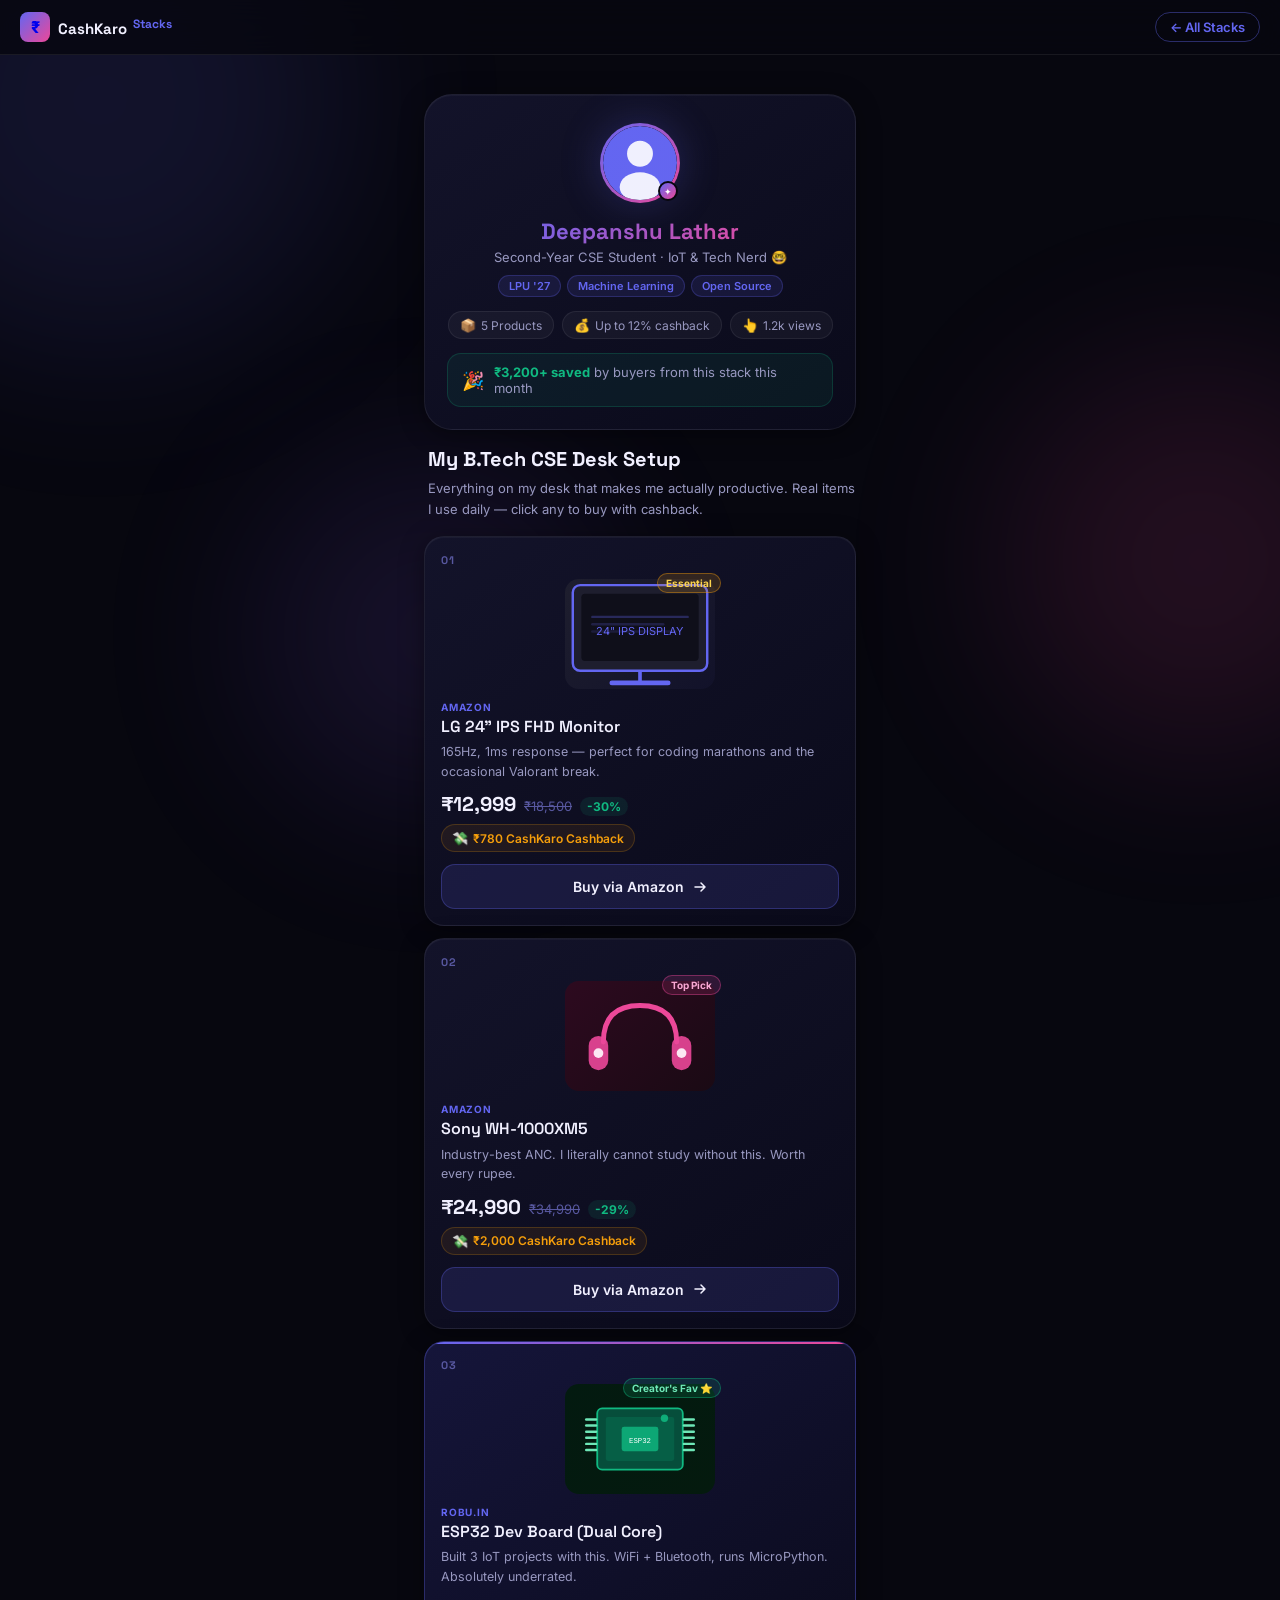
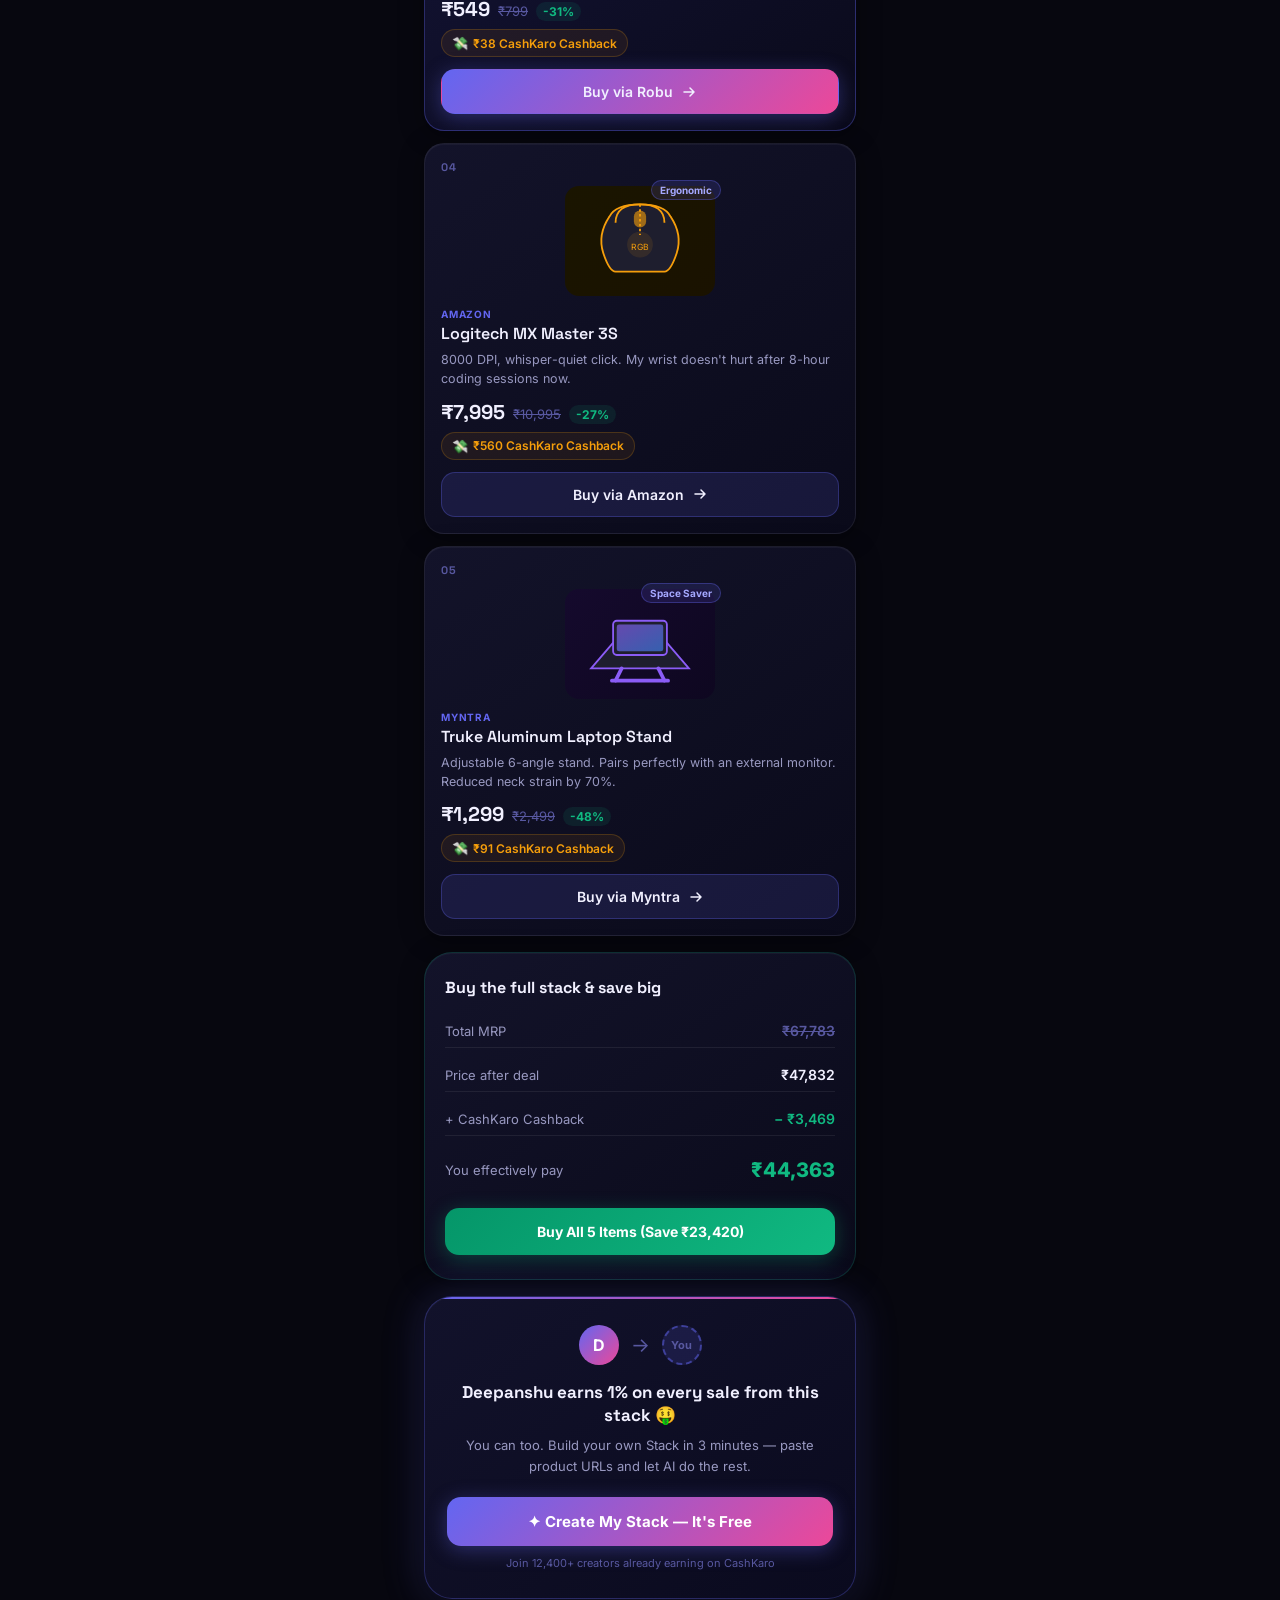
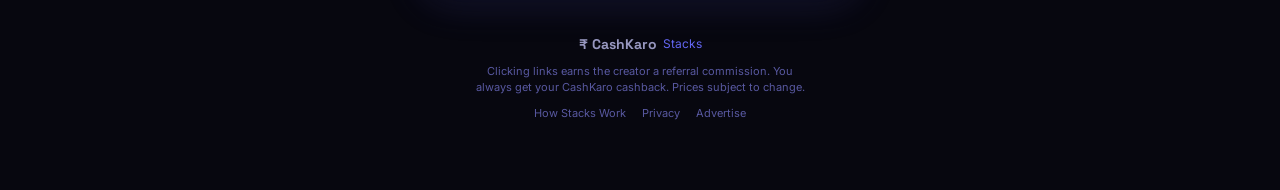
==== stack.html @ 37dce81c "Initial commit: CK Stacks prototype with landing page and stack demo" ====
<!DOCTYPE html>
<html lang="en">
<head>
  <meta charset="UTF-8" />
  <meta name="viewport" content="width=device-width, initial-scale=1.0" />
  <title>Deepanshu's CSE Desk Setup | CK Stacks</title>
  <meta name="description" content="My curated B.Tech CSE desk setup — all with CashKaro cashback. Saved ₹3,200 on this list!" />
  <link rel="preconnect" href="https://fonts.googleapis.com" />
  <link rel="preconnect" href="https://fonts.gstatic.com" crossorigin />
  <link href="https://fonts.googleapis.com/css2?family=Inter:wght@300;400;500;600;700;800;900&family=Space+Grotesk:wght@400;500;600;700&display=swap" rel="stylesheet" />
  <link rel="stylesheet" href="style.css" />
</head>
<body>

  <!-- Ambient background blobs -->
  <div class="bg-blob blob-1"></div>
  <div class="bg-blob blob-2"></div>
  <div class="bg-blob blob-3"></div>

  <!-- Top CashKaro branding bar -->
  <header class="ck-header">
    <a href="/" style="text-decoration:none" class="ck-logo">
      <div class="ck-logo-icon">₹</div>
      <span class="ck-logo-text">CashKaro <span class="ck-logo-badge">Stacks</span></span>
    </a>
    <a href="/" class="ck-header-cta">← All Stacks</a>
  </header>

  <main class="stack-container">

    <!-- Creator Profile Card -->
    <section class="creator-card" id="creator-profile">
      <div class="creator-avatar-wrapper">
        <div class="creator-avatar">
          <svg viewBox="0 0 80 80" fill="none" xmlns="http://www.w3.org/2000/svg">
            <circle cx="40" cy="40" r="40" fill="url(#grad1)"/>
            <circle cx="40" cy="30" r="14" fill="rgba(255,255,255,0.9)"/>
            <ellipse cx="40" cy="66" rx="22" ry="16" fill="rgba(255,255,255,0.9)"/>
            <defs>
              <linearGradient id="grad1" x1="0" y1="0" x2="80" y2="80">
                <stop offset="0%" stop-color="#6366f1"/>
                <stop offset="100%" stop-color="#ec4899"/>
              </linearGradient>
            </defs>
          </svg>
        </div>
        <div class="creator-verified-badge">✦</div>
      </div>

      <div class="creator-info">
        <h1 class="creator-name">Deepanshu Lathar</h1>
        <p class="creator-title">Second-Year CSE Student · IoT & Tech Nerd 🤓</p>
        <div class="creator-tags">
          <span class="tag">LPU '27</span>
          <span class="tag">Machine Learning</span>
          <span class="tag">Open Source</span>
        </div>
      </div>

      <div class="stack-meta">
        <div class="meta-pill">
          <span class="meta-icon">📦</span>
          <span>5 Products</span>
        </div>
        <div class="meta-pill">
          <span class="meta-icon">💰</span>
          <span>Up to 12% cashback</span>
        </div>
        <div class="meta-pill">
          <span class="meta-icon">👆</span>
          <span>1.2k views</span>
        </div>
      </div>

      <div class="savings-banner">
        <div class="savings-icon">🎉</div>
        <div class="savings-text">
          <strong>₹3,200+ saved</strong> by buyers from this stack this month
        </div>
      </div>
    </section>

    <!-- Stack Title -->
    <div class="stack-title-block">
      <h2 class="stack-title">My B.Tech CSE Desk Setup</h2>
      <p class="stack-subtitle">Everything on my desk that makes me actually productive. Real items I use daily — click any to buy with cashback.</p>
    </div>

    <!-- Product Cards -->
    <section class="products-list" id="products">

      <!-- Product 1 -->
      <article class="product-card" id="product-monitor">
        <div class="product-rank">01</div>
        <div class="product-image-wrap">
          <div class="product-image monitor-img">
            <svg viewBox="0 0 120 90" xmlns="http://www.w3.org/2000/svg">
              <rect x="5" y="5" width="110" height="70" rx="6" fill="#1e1e2e" stroke="#6366f1" stroke-width="2"/>
              <rect x="12" y="12" width="96" height="55" rx="3" fill="#0f0f1a"/>
              <line x1="60" y1="75" x2="60" y2="85" stroke="#6366f1" stroke-width="3"/>
              <rect x="35" y="83" width="50" height="4" rx="2" fill="#6366f1"/>
              <text x="60" y="46" text-anchor="middle" fill="#6366f1" font-size="9" font-family="Inter">24" IPS DISPLAY</text>
              <rect x="20" y="30" width="80" height="2" rx="1" fill="#6366f1" opacity="0.3"/>
              <rect x="20" y="36" width="60" height="2" rx="1" fill="#6366f1" opacity="0.2"/>
              <rect x="20" y="42" width="70" height="2" rx="1" fill="#6366f1" opacity="0.15"/>
            </svg>
          </div>
          <div class="product-badge essential">Essential</div>
        </div>
        <div class="product-info">
          <div class="product-store">Amazon</div>
          <h3 class="product-name">LG 24" IPS FHD Monitor</h3>
          <p class="product-desc">165Hz, 1ms response — perfect for coding marathons and the occasional Valorant break.</p>
          <div class="product-pricing">
            <div class="pricing-row">
              <span class="price-current">₹12,999</span>
              <span class="price-original">₹18,500</span>
              <span class="price-discount">-30%</span>
            </div>
            <div class="cashback-chip">
              <span class="cashback-icon">💸</span>
              <span>₹780 CashKaro Cashback</span>
            </div>
          </div>
        </div>
        <a href="#" class="buy-btn" id="buy-monitor">
          <span>Buy via Amazon</span>
          <svg width="16" height="16" viewBox="0 0 16 16" fill="none"><path d="M3 8h10M9 4l4 4-4 4" stroke="currentColor" stroke-width="1.5" stroke-linecap="round" stroke-linejoin="round"/></svg>
        </a>
      </article>

      <!-- Product 2 -->
      <article class="product-card" id="product-headphones">
        <div class="product-rank">02</div>
        <div class="product-image-wrap">
          <div class="product-image headphones-img">
            <svg viewBox="0 0 120 90" xmlns="http://www.w3.org/2000/svg">
              <path d="M30 50 Q30 20 60 20 Q90 20 90 50" fill="none" stroke="#ec4899" stroke-width="4" stroke-linecap="round"/>
              <rect x="18" y="45" width="16" height="28" rx="8" fill="#ec4899" opacity="0.9"/>
              <rect x="86" y="45" width="16" height="28" rx="8" fill="#ec4899" opacity="0.9"/>
              <circle cx="26" cy="59" r="4" fill="#fce7f3"/>
              <circle cx="94" cy="59" r="4" fill="#fce7f3"/>
            </svg>
          </div>
          <div class="product-badge top-pick">Top Pick</div>
        </div>
        <div class="product-info">
          <div class="product-store">Amazon</div>
          <h3 class="product-name">Sony WH-1000XM5</h3>
          <p class="product-desc">Industry-best ANC. I literally cannot study without this. Worth every rupee.</p>
          <div class="product-pricing">
            <div class="pricing-row">
              <span class="price-current">₹24,990</span>
              <span class="price-original">₹34,990</span>
              <span class="price-discount">-29%</span>
            </div>
            <div class="cashback-chip">
              <span class="cashback-icon">💸</span>
              <span>₹2,000 CashKaro Cashback</span>
            </div>
          </div>
        </div>
        <a href="#" class="buy-btn" id="buy-headphones">
          <span>Buy via Amazon</span>
          <svg width="16" height="16" viewBox="0 0 16 16" fill="none"><path d="M3 8h10M9 4l4 4-4 4" stroke="currentColor" stroke-width="1.5" stroke-linecap="round" stroke-linejoin="round"/></svg>
        </a>
      </article>

      <!-- Product 3 -->
      <article class="product-card featured" id="product-esp32">
        <div class="product-rank">03</div>
        <div class="featured-glow"></div>
        <div class="product-image-wrap">
          <div class="product-image esp32-img">
            <svg viewBox="0 0 120 90" xmlns="http://www.w3.org/2000/svg">
              <rect x="25" y="20" width="70" height="50" rx="4" fill="#064e3b" stroke="#10b981" stroke-width="1.5"/>
              <rect x="32" y="27" width="56" height="36" rx="2" fill="#065f46"/>
              <!-- chip -->
              <rect x="45" y="35" width="30" height="20" rx="2" fill="#10b981" opacity="0.8"/>
              <text x="60" y="48" text-anchor="middle" fill="white" font-size="6" font-family="monospace">ESP32</text>
              <!-- pins left -->
              <rect x="15" y="28" width="10" height="2" rx="1" fill="#6ee7b7"/>
              <rect x="15" y="33" width="10" height="2" rx="1" fill="#6ee7b7"/>
              <rect x="15" y="38" width="10" height="2" rx="1" fill="#6ee7b7"/>
              <rect x="15" y="43" width="10" height="2" rx="1" fill="#6ee7b7"/>
              <rect x="15" y="48" width="10" height="2" rx="1" fill="#6ee7b7"/>
              <rect x="15" y="53" width="10" height="2" rx="1" fill="#6ee7b7"/>
              <!-- pins right -->
              <rect x="95" y="28" width="10" height="2" rx="1" fill="#6ee7b7"/>
              <rect x="95" y="33" width="10" height="2" rx="1" fill="#6ee7b7"/>
              <rect x="95" y="38" width="10" height="2" rx="1" fill="#6ee7b7"/>
              <rect x="95" y="43" width="10" height="2" rx="1" fill="#6ee7b7"/>
              <rect x="95" y="48" width="10" height="2" rx="1" fill="#6ee7b7"/>
              <rect x="95" y="53" width="10" height="2" rx="1" fill="#6ee7b7"/>
              <!-- LED -->
              <circle cx="80" cy="28" r="3" fill="#10b981" opacity="0.9">
                <animate attributeName="opacity" values="0.9;0.2;0.9" dur="1.5s" repeatCount="indefinite"/>
              </circle>
            </svg>
          </div>
          <div class="product-badge creator-fav">Creator's Fav ⭐</div>
        </div>
        <div class="product-info">
          <div class="product-store">Robu.in</div>
          <h3 class="product-name">ESP32 Dev Board (Dual Core)</h3>
          <p class="product-desc">Built 3 IoT projects with this. WiFi + Bluetooth, runs MicroPython. Absolutely underrated.</p>
          <div class="product-pricing">
            <div class="pricing-row">
              <span class="price-current">₹549</span>
              <span class="price-original">₹799</span>
              <span class="price-discount">-31%</span>
            </div>
            <div class="cashback-chip">
              <span class="cashback-icon">💸</span>
              <span>₹38 CashKaro Cashback</span>
            </div>
          </div>
        </div>
        <a href="#" class="buy-btn featured-btn" id="buy-esp32">
          <span>Buy via Robu</span>
          <svg width="16" height="16" viewBox="0 0 16 16" fill="none"><path d="M3 8h10M9 4l4 4-4 4" stroke="currentColor" stroke-width="1.5" stroke-linecap="round" stroke-linejoin="round"/></svg>
        </a>
      </article>

      <!-- Product 4 -->
      <article class="product-card" id="product-mouse">
        <div class="product-rank">04</div>
        <div class="product-image-wrap">
          <div class="product-image mouse-img">
            <svg viewBox="0 0 120 90" xmlns="http://www.w3.org/2000/svg">
              <path d="M40 70 Q35 70 30 55 Q25 40 35 25 Q40 15 60 15 Q80 15 85 25 Q95 40 90 55 Q85 70 80 70 Z" fill="#1e1e2e" stroke="#f59e0b" stroke-width="1.5"/>
              <path d="M40 30 Q40 15 60 15" fill="none" stroke="#f59e0b" stroke-width="1.5"/>
              <path d="M60 15 Q80 15 80 30" fill="none" stroke="#f59e0b" stroke-width="1.5"/>
              <line x1="60" y1="15" x2="60" y2="40" stroke="#f59e0b" stroke-width="1.5" stroke-dasharray="2,2"/>
              <rect x="55" y="20" width="10" height="14" rx="5" fill="#f59e0b" opacity="0.6"/>
              <circle cx="60" cy="48" r="10" fill="#f59e0b" opacity="0.1" stroke="#f59e0b" stroke-width="1"/>
              <text x="60" y="52" text-anchor="middle" fill="#f59e0b" font-size="7" font-family="Inter">RGB</text>
            </svg>
          </div>
          <div class="product-badge">Ergonomic</div>
        </div>
        <div class="product-info">
          <div class="product-store">Amazon</div>
          <h3 class="product-name">Logitech MX Master 3S</h3>
          <p class="product-desc">8000 DPI, whisper-quiet click. My wrist doesn't hurt after 8-hour coding sessions now.</p>
          <div class="product-pricing">
            <div class="pricing-row">
              <span class="price-current">₹7,995</span>
              <span class="price-original">₹10,995</span>
              <span class="price-discount">-27%</span>
            </div>
            <div class="cashback-chip">
              <span class="cashback-icon">💸</span>
              <span>₹560 CashKaro Cashback</span>
            </div>
          </div>
        </div>
        <a href="#" class="buy-btn" id="buy-mouse">
          <span>Buy via Amazon</span>
          <svg width="16" height="16" viewBox="0 0 16 16" fill="none"><path d="M3 8h10M9 4l4 4-4 4" stroke="currentColor" stroke-width="1.5" stroke-linecap="round" stroke-linejoin="round"/></svg>
        </a>
      </article>

      <!-- Product 5 -->
      <article class="product-card" id="product-laptop-stand">
        <div class="product-rank">05</div>
        <div class="product-image-wrap">
          <div class="product-image stand-img">
            <svg viewBox="0 0 120 90" xmlns="http://www.w3.org/2000/svg">
              <!-- Laptop sitting on stand -->
              <path d="M20 65 L50 30 L70 30 L100 65 Z" fill="#1e1e2e" stroke="#8b5cf6" stroke-width="1.5"/>
              <rect x="38" y="26" width="44" height="28" rx="3" fill="#1e1e2e" stroke="#8b5cf6" stroke-width="1.5"/>
              <rect x="41" y="29" width="38" height="22" rx="2" fill="#2d2d44"/>
              <!-- glow on screen -->
              <rect x="41" y="29" width="38" height="22" rx="2" fill="url(#screenGrad)" opacity="0.6"/>
              <!-- base legs -->
              <line x1="45" y1="65" x2="40" y2="75" stroke="#8b5cf6" stroke-width="3" stroke-linecap="round"/>
              <line x1="75" y1="65" x2="80" y2="75" stroke="#8b5cf6" stroke-width="3" stroke-linecap="round"/>
              <line x1="37" y1="75" x2="83" y2="75" stroke="#8b5cf6" stroke-width="3" stroke-linecap="round"/>
              <defs>
                <linearGradient id="screenGrad" x1="0" y1="0" x2="1" y2="1">
                  <stop offset="0%" stop-color="#8b5cf6"/>
                  <stop offset="100%" stop-color="#3b82f6"/>
                </linearGradient>
              </defs>
            </svg>
          </div>
          <div class="product-badge">Space Saver</div>
        </div>
        <div class="product-info">
          <div class="product-store">Myntra</div>
          <h3 class="product-name">Truke Aluminum Laptop Stand</h3>
          <p class="product-desc">Adjustable 6-angle stand. Pairs perfectly with an external monitor. Reduced neck strain by 70%.</p>
          <div class="product-pricing">
            <div class="pricing-row">
              <span class="price-current">₹1,299</span>
              <span class="price-original">₹2,499</span>
              <span class="price-discount">-48%</span>
            </div>
            <div class="cashback-chip">
              <span class="cashback-icon">💸</span>
              <span>₹91 CashKaro Cashback</span>
            </div>
          </div>
        </div>
        <a href="#" class="buy-btn" id="buy-stand">
          <span>Buy via Myntra</span>
          <svg width="16" height="16" viewBox="0 0 16 16" fill="none"><path d="M3 8h10M9 4l4 4-4 4" stroke="currentColor" stroke-width="1.5" stroke-linecap="round" stroke-linejoin="round"/></svg>
        </a>
      </article>

    </section>

    <!-- Total Savings Summary -->
    <section class="savings-summary" id="savings-summary">
      <div class="savings-card">
        <div class="savings-header">Buy the full stack &amp; save big</div>
        <div class="savings-grid">
          <div class="savings-item">
            <span class="savings-label">Total MRP</span>
            <span class="savings-value strikethrough">₹67,783</span>
          </div>
          <div class="savings-item">
            <span class="savings-label">Price after deal</span>
            <span class="savings-value">₹47,832</span>
          </div>
          <div class="savings-item highlight">
            <span class="savings-label">+ CashKaro Cashback</span>
            <span class="savings-value green">− ₹3,469</span>
          </div>
          <div class="savings-item total">
            <span class="savings-label">You effectively pay</span>
            <span class="savings-value big-green">₹44,363</span>
          </div>
        </div>
        <a href="#" class="full-stack-btn" id="buy-all">
          Buy All 5 Items (Save ₹23,420)
        </a>
      </div>
    </section>

    <!-- Kickback & Viral Loop CTA -->
    <section class="creator-cta-section" id="create-your-stack">
      <div class="cta-card">
        <div class="cta-icon-row">
          <div class="cta-avatar">D</div>
          <div class="cta-chain">→</div>
          <div class="cta-avatar you">You</div>
        </div>
        <h3 class="cta-title">Deepanshu earns 1% on every sale from this stack 🤑</h3>
        <p class="cta-body">You can too. Build your own Stack in 3 minutes — paste product URLs and let AI do the rest.</p>
        <a href="#" class="cta-btn" id="create-stack-btn">
          ✦ Create My Stack — It's Free
        </a>
        <p class="cta-footnote">Join 12,400+ creators already earning on CashKaro</p>
      </div>
    </section>

    <!-- Footer -->
    <footer class="stack-footer">
      <div class="footer-logo">
        <span class="footer-ck">₹ CashKaro</span>
        <span class="footer-stacks">Stacks</span>
      </div>
      <p class="footer-disclaimer">Clicking links earns the creator a referral commission. You always get your CashKaro cashback. Prices subject to change.</p>
      <div class="footer-links">
        <a href="/">How Stacks Work</a>
        <a href="/">Privacy</a>
        <a href="/">Advertise</a>
      </div>
    </footer>

  </main>

  <!-- Toast notification -->
  <div class="toast" id="toast">
    <span class="toast-icon">✅</span>
    <span class="toast-msg">Opening with your cashback link!</span>
  </div>

  <script src="app.js"></script>
</body>
</html>
---- style.css ----
/* =========================================
   CK STACKS — Design System & Styles
   Mobile-first, premium dark aesthetic
   ========================================= */

:root {
  --bg-base: #07070f;
  --bg-surface: #0f0f1e;
  --bg-card: #13132a;
  --bg-card-hover: #1a1a36;
  --border: rgba(255,255,255,0.07);
  --border-hover: rgba(99,102,241,0.4);

  --accent-purple: #6366f1;
  --accent-pink: #ec4899;
  --accent-emerald: #10b981;
  --accent-amber: #f59e0b;
  --accent-violet: #8b5cf6;

  --text-primary: #f1f0ff;
  --text-secondary: #9898c0;
  --text-muted: #5858a0;

  --gradient-main: linear-gradient(135deg, #6366f1 0%, #ec4899 100%);
  --gradient-card: linear-gradient(145deg, #13132a, #0a0a1a);
  --glow-purple: 0 0 40px rgba(99,102,241,0.25);
  --glow-pink: 0 0 40px rgba(236,72,153,0.2);

  --radius-sm: 8px;
  --radius-md: 14px;
  --radius-lg: 20px;
  --radius-xl: 28px;
  --radius-full: 9999px;

  --shadow-card: 0 4px 24px rgba(0,0,0,0.4), 0 1px 0 rgba(255,255,255,0.04) inset;
  --shadow-btn: 0 4px 20px rgba(99,102,241,0.35);

  --transition: 0.25s cubic-bezier(0.4, 0, 0.2, 1);
}

*, *::before, *::after { box-sizing: border-box; margin: 0; padding: 0; }

html { scroll-behavior: smooth; }

body {
  font-family: 'Inter', -apple-system, sans-serif;
  background: var(--bg-base);
  color: var(--text-primary);
  min-height: 100vh;
  overflow-x: hidden;
  position: relative;
}

/* ── Ambient Background Blobs ── */
.bg-blob {
  position: fixed;
  border-radius: 50%;
  filter: blur(90px);
  opacity: 0.12;
  pointer-events: none;
  z-index: 0;
}
.blob-1 {
  width: 500px; height: 500px;
  background: var(--accent-purple);
  top: -150px; left: -150px;
  animation: blobFloat1 12s ease-in-out infinite alternate;
}
.blob-2 {
  width: 400px; height: 400px;
  background: var(--accent-pink);
  top: 40%; right: -120px;
  animation: blobFloat2 15s ease-in-out infinite alternate;
}
.blob-3 {
  width: 350px; height: 350px;
  background: var(--accent-violet);
  bottom: 10%; left: 20%;
  animation: blobFloat3 10s ease-in-out infinite alternate;
}
@keyframes blobFloat1 { from { transform: translate(0,0) scale(1); } to { transform: translate(40px, 60px) scale(1.1); } }
@keyframes blobFloat2 { from { transform: translate(0,0) scale(1); } to { transform: translate(-30px, 50px) scale(1.08); } }
@keyframes blobFloat3 { from { transform: translate(0,0) scale(1); } to { transform: translate(20px, -40px) scale(1.05); } }

/* ── Header ── */
.ck-header {
  position: fixed;
  top: 0; left: 0; right: 0;
  z-index: 100;
  display: flex;
  align-items: center;
  justify-content: space-between;
  padding: 12px 20px;
  background: rgba(7, 7, 15, 0.8);
  backdrop-filter: blur(20px);
  -webkit-backdrop-filter: blur(20px);
  border-bottom: 1px solid var(--border);
}

.ck-logo {
  display: flex;
  align-items: center;
  gap: 8px;
}
.ck-logo-icon {
  width: 30px; height: 30px;
  background: var(--gradient-main);
  border-radius: 8px;
  display: flex;
  align-items: center;
  justify-content: center;
  font-weight: 800;
  font-size: 16px;
}
.ck-logo-text {
  font-family: 'Space Grotesk', sans-serif;
  font-weight: 700;
  font-size: 15px;
  color: var(--text-primary);
}
.ck-logo-badge {
  color: var(--accent-purple);
  font-size: 12px;
  margin-left: 2px;
  vertical-align: super;
}
.ck-header-cta {
  font-size: 13px;
  font-weight: 600;
  color: var(--accent-purple);
  text-decoration: none;
  padding: 6px 14px;
  border: 1px solid rgba(99,102,241,0.4);
  border-radius: var(--radius-full);
  transition: var(--transition);
}
.ck-header-cta:hover {
  background: rgba(99,102,241,0.15);
  border-color: var(--accent-purple);
}

/* ── Main Container ── */
.stack-container {
  position: relative;
  z-index: 1;
  max-width: 480px;
  margin: 0 auto;
  padding: 84px 16px 48px;
  display: flex;
  flex-direction: column;
  gap: 16px;
}

/* ── Creator Card ── */
.creator-card {
  background: var(--gradient-card);
  border: 1px solid var(--border);
  border-radius: var(--radius-xl);
  padding: 28px 22px 22px;
  display: flex;
  flex-direction: column;
  align-items: center;
  gap: 14px;
  box-shadow: var(--shadow-card);
  animation: fadeInUp 0.6s ease both;
}

.creator-avatar-wrapper {
  position: relative;
}
.creator-avatar {
  width: 80px; height: 80px;
  border-radius: 50%;
  overflow: hidden;
  border: 3px solid transparent;
  background: linear-gradient(var(--bg-card), var(--bg-card)) padding-box,
              var(--gradient-main) border-box;
  box-shadow: var(--glow-purple);
}
.creator-avatar svg { width: 100%; height: 100%; }
.creator-verified-badge {
  position: absolute;
  bottom: 2px; right: 2px;
  width: 20px; height: 20px;
  background: var(--gradient-main);
  border-radius: 50%;
  display: flex;
  align-items: center;
  justify-content: center;
  font-size: 9px;
  border: 2px solid var(--bg-base);
  color: white;
}

.creator-info { text-align: center; }
.creator-name {
  font-family: 'Space Grotesk', sans-serif;
  font-size: 22px;
  font-weight: 700;
  background: var(--gradient-main);
  -webkit-background-clip: text;
  -webkit-text-fill-color: transparent;
  background-clip: text;
  margin-bottom: 4px;
}
.creator-title {
  font-size: 13px;
  color: var(--text-secondary);
  margin-bottom: 10px;
}
.creator-tags {
  display: flex;
  gap: 6px;
  flex-wrap: wrap;
  justify-content: center;
}
.tag {
  font-size: 11px;
  font-weight: 600;
  color: var(--accent-purple);
  background: rgba(99,102,241,0.12);
  border: 1px solid rgba(99,102,241,0.25);
  padding: 3px 10px;
  border-radius: var(--radius-full);
}

.stack-meta {
  display: flex;
  gap: 8px;
  flex-wrap: wrap;
  justify-content: center;
}
.meta-pill {
  display: flex;
  align-items: center;
  gap: 5px;
  font-size: 12px;
  color: var(--text-secondary);
  background: rgba(255,255,255,0.04);
  border: 1px solid var(--border);
  padding: 5px 11px;
  border-radius: var(--radius-full);
}
.meta-icon { font-size: 13px; }

.savings-banner {
  width: 100%;
  display: flex;
  align-items: center;
  gap: 10px;
  background: rgba(16,185,129,0.08);
  border: 1px solid rgba(16,185,129,0.2);
  border-radius: var(--radius-md);
  padding: 10px 14px;
}
.savings-icon { font-size: 18px; }
.savings-text {
  font-size: 13px;
  color: var(--text-secondary);
}
.savings-text strong { color: var(--accent-emerald); }

/* ── Stack Title ── */
.stack-title-block {
  padding-left: 4px;
  animation: fadeInUp 0.6s 0.1s ease both;
}
.stack-title {
  font-family: 'Space Grotesk', sans-serif;
  font-size: 20px;
  font-weight: 700;
  color: var(--text-primary);
  margin-bottom: 6px;
}
.stack-subtitle {
  font-size: 13px;
  color: var(--text-secondary);
  line-height: 1.6;
}

/* ── Products List ── */
.products-list {
  display: flex;
  flex-direction: column;
  gap: 12px;
}

/* ── Product Card ── */
.product-card {
  background: var(--gradient-card);
  border: 1px solid var(--border);
  border-radius: var(--radius-lg);
  padding: 16px;
  display: flex;
  flex-direction: column;
  gap: 12px;
  position: relative;
  overflow: hidden;
  box-shadow: var(--shadow-card);
  transition: var(--transition);
  animation: fadeInUp 0.6s ease both;
  cursor: default;
}
.product-card:hover {
  border-color: var(--border-hover);
  transform: translateY(-2px);
  box-shadow: var(--shadow-card), var(--glow-purple);
}
.product-card.featured {
  border-color: rgba(99,102,241,0.35);
  background: linear-gradient(145deg, #15153a, #0a0a1a);
}
.featured-glow {
  position: absolute;
  top: 0; left: 0; right: 0;
  height: 2px;
  background: var(--gradient-main);
  border-radius: var(--radius-lg) var(--radius-lg) 0 0;
}

.product-rank {
  font-family: 'Space Grotesk', sans-serif;
  font-size: 11px;
  font-weight: 700;
  color: var(--text-muted);
  letter-spacing: 0.5px;
}

.product-image-wrap {
  position: relative;
  align-self: center;
}
.product-image {
  width: 130px;
  height: 95px;
  border-radius: var(--radius-md);
  overflow: hidden;
  display: flex;
  align-items: center;
  justify-content: center;
}
.monitor-img    { background: linear-gradient(135deg, #1e1e2e, #12122a); }
.headphones-img { background: linear-gradient(135deg, #2d0a1f, #1a0a14); }
.esp32-img      { background: linear-gradient(135deg, #031a10, #041a0e); }
.mouse-img      { background: linear-gradient(135deg, #1a1500, #1a1200); }
.stand-img      { background: linear-gradient(135deg, #150a2d, #0e0720); }
.product-image svg { width: 100%; height: 100%; }

.product-badge {
  position: absolute;
  top: -6px; right: -6px;
  font-size: 10px;
  font-weight: 700;
  padding: 3px 8px;
  border-radius: var(--radius-full);
  background: rgba(99,102,241,0.15);
  border: 1px solid rgba(99,102,241,0.35);
  color: #a5a8ff;
  white-space: nowrap;
}
.product-badge.essential  { background: rgba(245,158,11,0.15); border-color: rgba(245,158,11,0.4); color: #fcd34d; }
.product-badge.top-pick   { background: rgba(236,72,153,0.15); border-color: rgba(236,72,153,0.4); color: #f9a8d4; }
.product-badge.creator-fav { background: rgba(16,185,129,0.15); border-color: rgba(16,185,129,0.4); color: #6ee7b7; }

.product-info { flex: 1; }
.product-store {
  font-size: 10px;
  font-weight: 700;
  color: var(--accent-purple);
  text-transform: uppercase;
  letter-spacing: 0.8px;
  margin-bottom: 4px;
}
.product-name {
  font-family: 'Space Grotesk', sans-serif;
  font-size: 16px;
  font-weight: 600;
  color: var(--text-primary);
  margin-bottom: 5px;
  line-height: 1.3;
}
.product-desc {
  font-size: 12.5px;
  color: var(--text-secondary);
  line-height: 1.55;
  margin-bottom: 10px;
}

.product-pricing {}
.pricing-row {
  display: flex;
  align-items: baseline;
  gap: 8px;
  margin-bottom: 7px;
}
.price-current {
  font-family: 'Space Grotesk', sans-serif;
  font-size: 20px;
  font-weight: 700;
  color: var(--text-primary);
}
.price-original {
  font-size: 13px;
  color: var(--text-muted);
  text-decoration: line-through;
}
.price-discount {
  font-size: 12px;
  font-weight: 700;
  color: var(--accent-emerald);
  background: rgba(16,185,129,0.1);
  padding: 2px 7px;
  border-radius: var(--radius-full);
}
.cashback-chip {
  display: inline-flex;
  align-items: center;
  gap: 5px;
  font-size: 12px;
  font-weight: 600;
  color: var(--accent-amber);
  background: rgba(245,158,11,0.08);
  border: 1px solid rgba(245,158,11,0.2);
  padding: 5px 10px;
  border-radius: var(--radius-full);
}
.cashback-icon { font-size: 13px; }

/* ── Buy Button ── */
.buy-btn {
  display: flex;
  align-items: center;
  justify-content: center;
  gap: 8px;
  width: 100%;
  padding: 13px;
  border-radius: var(--radius-md);
  font-size: 14px;
  font-weight: 600;
  text-decoration: none;
  color: var(--text-primary);
  background: rgba(99,102,241,0.15);
  border: 1px solid rgba(99,102,241,0.3);
  transition: var(--transition);
  cursor: pointer;
}
.buy-btn:hover {
  background: rgba(99,102,241,0.28);
  border-color: var(--accent-purple);
  box-shadow: var(--shadow-btn);
  transform: translateY(-1px);
}
.buy-btn.featured-btn {
  background: var(--gradient-main);
  border-color: transparent;
  box-shadow: var(--shadow-btn);
}
.buy-btn.featured-btn:hover {
  opacity: 0.9;
  transform: translateY(-2px);
  box-shadow: 0 6px 28px rgba(99,102,241,0.5);
}

/* ── Savings Summary ── */
.savings-summary {
  animation: fadeInUp 0.6s 0.3s ease both;
}
.savings-card {
  background: var(--gradient-card);
  border: 1px solid rgba(16,185,129,0.2);
  border-radius: var(--radius-xl);
  padding: 24px 20px;
  box-shadow: var(--shadow-card);
}
.savings-header {
  font-family: 'Space Grotesk', sans-serif;
  font-size: 16px;
  font-weight: 700;
  color: var(--text-primary);
  margin-bottom: 16px;
}
.savings-grid {
  display: flex;
  flex-direction: column;
  gap: 10px;
  margin-bottom: 18px;
}
.savings-item {
  display: flex;
  justify-content: space-between;
  align-items: center;
  padding: 8px 0;
  border-bottom: 1px solid var(--border);
}
.savings-item:last-child { border-bottom: none; }
.savings-item.total { padding-top: 12px; }
.savings-label { font-size: 13px; color: var(--text-secondary); }
.savings-value { font-size: 14px; font-weight: 600; color: var(--text-primary); }
.savings-value.strikethrough { text-decoration: line-through; color: var(--text-muted); }
.savings-value.green { color: var(--accent-emerald); }
.savings-value.big-green {
  font-size: 20px;
  font-weight: 800;
  color: var(--accent-emerald);
}

.full-stack-btn {
  display: block;
  width: 100%;
  text-align: center;
  padding: 15px;
  border-radius: var(--radius-md);
  font-size: 14px;
  font-weight: 700;
  color: white;
  background: linear-gradient(135deg, #059669, #10b981);
  text-decoration: none;
  transition: var(--transition);
  box-shadow: 0 4px 20px rgba(16,185,129,0.3);
}
.full-stack-btn:hover {
  transform: translateY(-2px);
  box-shadow: 0 8px 30px rgba(16,185,129,0.45);
}

/* ── Creator CTA ── */
.creator-cta-section {
  animation: fadeInUp 0.6s 0.4s ease both;
}
.cta-card {
  background: linear-gradient(145deg, #12122b, #0a0a1e);
  border: 1px solid rgba(99,102,241,0.3);
  border-radius: var(--radius-xl);
  padding: 28px 22px;
  text-align: center;
  position: relative;
  overflow: hidden;
  box-shadow: var(--shadow-card), var(--glow-purple);
}
.cta-card::before {
  content: '';
  position: absolute;
  top: 0; left: 0; right: 0;
  height: 2px;
  background: var(--gradient-main);
}
.cta-icon-row {
  display: flex;
  align-items: center;
  justify-content: center;
  gap: 12px;
  margin-bottom: 16px;
}
.cta-avatar {
  width: 40px; height: 40px;
  border-radius: 50%;
  background: var(--gradient-main);
  display: flex;
  align-items: center;
  justify-content: center;
  font-size: 16px;
  font-weight: 700;
  color: white;
}
.cta-avatar.you {
  background: rgba(99,102,241,0.15);
  border: 2px dashed rgba(99,102,241,0.5);
  color: var(--text-muted);
  font-size: 11px;
}
.cta-chain { font-size: 20px; color: var(--text-muted); }
.cta-title {
  font-family: 'Space Grotesk', sans-serif;
  font-size: 17px;
  font-weight: 700;
  color: var(--text-primary);
  margin-bottom: 8px;
  line-height: 1.35;
}
.cta-body {
  font-size: 13px;
  color: var(--text-secondary);
  line-height: 1.6;
  margin-bottom: 20px;
}
.cta-btn {
  display: block;
  width: 100%;
  padding: 15px;
  border-radius: var(--radius-md);
  font-size: 15px;
  font-weight: 700;
  color: white;
  background: var(--gradient-main);
  text-decoration: none;
  transition: var(--transition);
  box-shadow: var(--shadow-btn);
  margin-bottom: 10px;
}
.cta-btn:hover {
  transform: translateY(-2px);
  box-shadow: 0 8px 30px rgba(99,102,241,0.5);
  opacity: 0.95;
}
.cta-footnote {
  font-size: 11px;
  color: var(--text-muted);
}

/* ── Footer ── */
.stack-footer {
  text-align: center;
  padding: 20px 0 10px;
  display: flex;
  flex-direction: column;
  gap: 10px;
  animation: fadeInUp 0.6s 0.5s ease both;
}
.footer-logo {
  display: flex;
  align-items: center;
  justify-content: center;
  gap: 6px;
}
.footer-ck {
  font-family: 'Space Grotesk', sans-serif;
  font-weight: 700;
  font-size: 14px;
  color: var(--text-secondary);
}
.footer-stacks {
  font-size: 12px;
  color: var(--accent-purple);
}
.footer-disclaimer {
  font-size: 11px;
  color: var(--text-muted);
  line-height: 1.5;
  max-width: 340px;
  margin: 0 auto;
}
.footer-links {
  display: flex;
  gap: 16px;
  justify-content: center;
}
.footer-links a {
  font-size: 11px;
  color: var(--text-muted);
  text-decoration: none;
  transition: color var(--transition);
}
.footer-links a:hover { color: var(--text-secondary); }

/* ── Toast ── */
.toast {
  position: fixed;
  bottom: 24px;
  left: 50%;
  transform: translateX(-50%) translateY(80px);
  background: rgba(19, 19, 42, 0.95);
  backdrop-filter: blur(16px);
  border: 1px solid rgba(99,102,241,0.3);
  border-radius: var(--radius-full);
  padding: 12px 20px;
  display: flex;
  align-items: center;
  gap: 8px;
  font-size: 13px;
  font-weight: 500;
  color: var(--text-primary);
  z-index: 999;
  transition: transform 0.4s cubic-bezier(0.34, 1.56, 0.64, 1);
  opacity: 0;
  box-shadow: 0 8px 32px rgba(0,0,0,0.5);
}
.toast.show {
  transform: translateX(-50%) translateY(0);
  opacity: 1;
}
.toast-icon { font-size: 16px; }

/* ── Animations ── */
@keyframes fadeInUp {
  from { opacity: 0; transform: translateY(20px); }
  to   { opacity: 1; transform: translateY(0); }
}

/* Stagger product cards */
.product-card:nth-child(1) { animation-delay: 0.15s; }
.product-card:nth-child(2) { animation-delay: 0.22s; }
.product-card:nth-child(3) { animation-delay: 0.29s; }
.product-card:nth-child(4) { animation-delay: 0.36s; }
.product-card:nth-child(5) { animation-delay: 0.43s; }

/* ── Responsive ── */
@media (min-width: 520px) {
  .stack-container { padding: 94px 24px 60px; }
  .product-image { width: 150px; height: 110px; }
}

/* Scrollbar */
::-webkit-scrollbar { width: 4px; }
::-webkit-scrollbar-track { background: var(--bg-base); }
::-webkit-scrollbar-thumb { background: rgba(99,102,241,0.3); border-radius: 4px; }
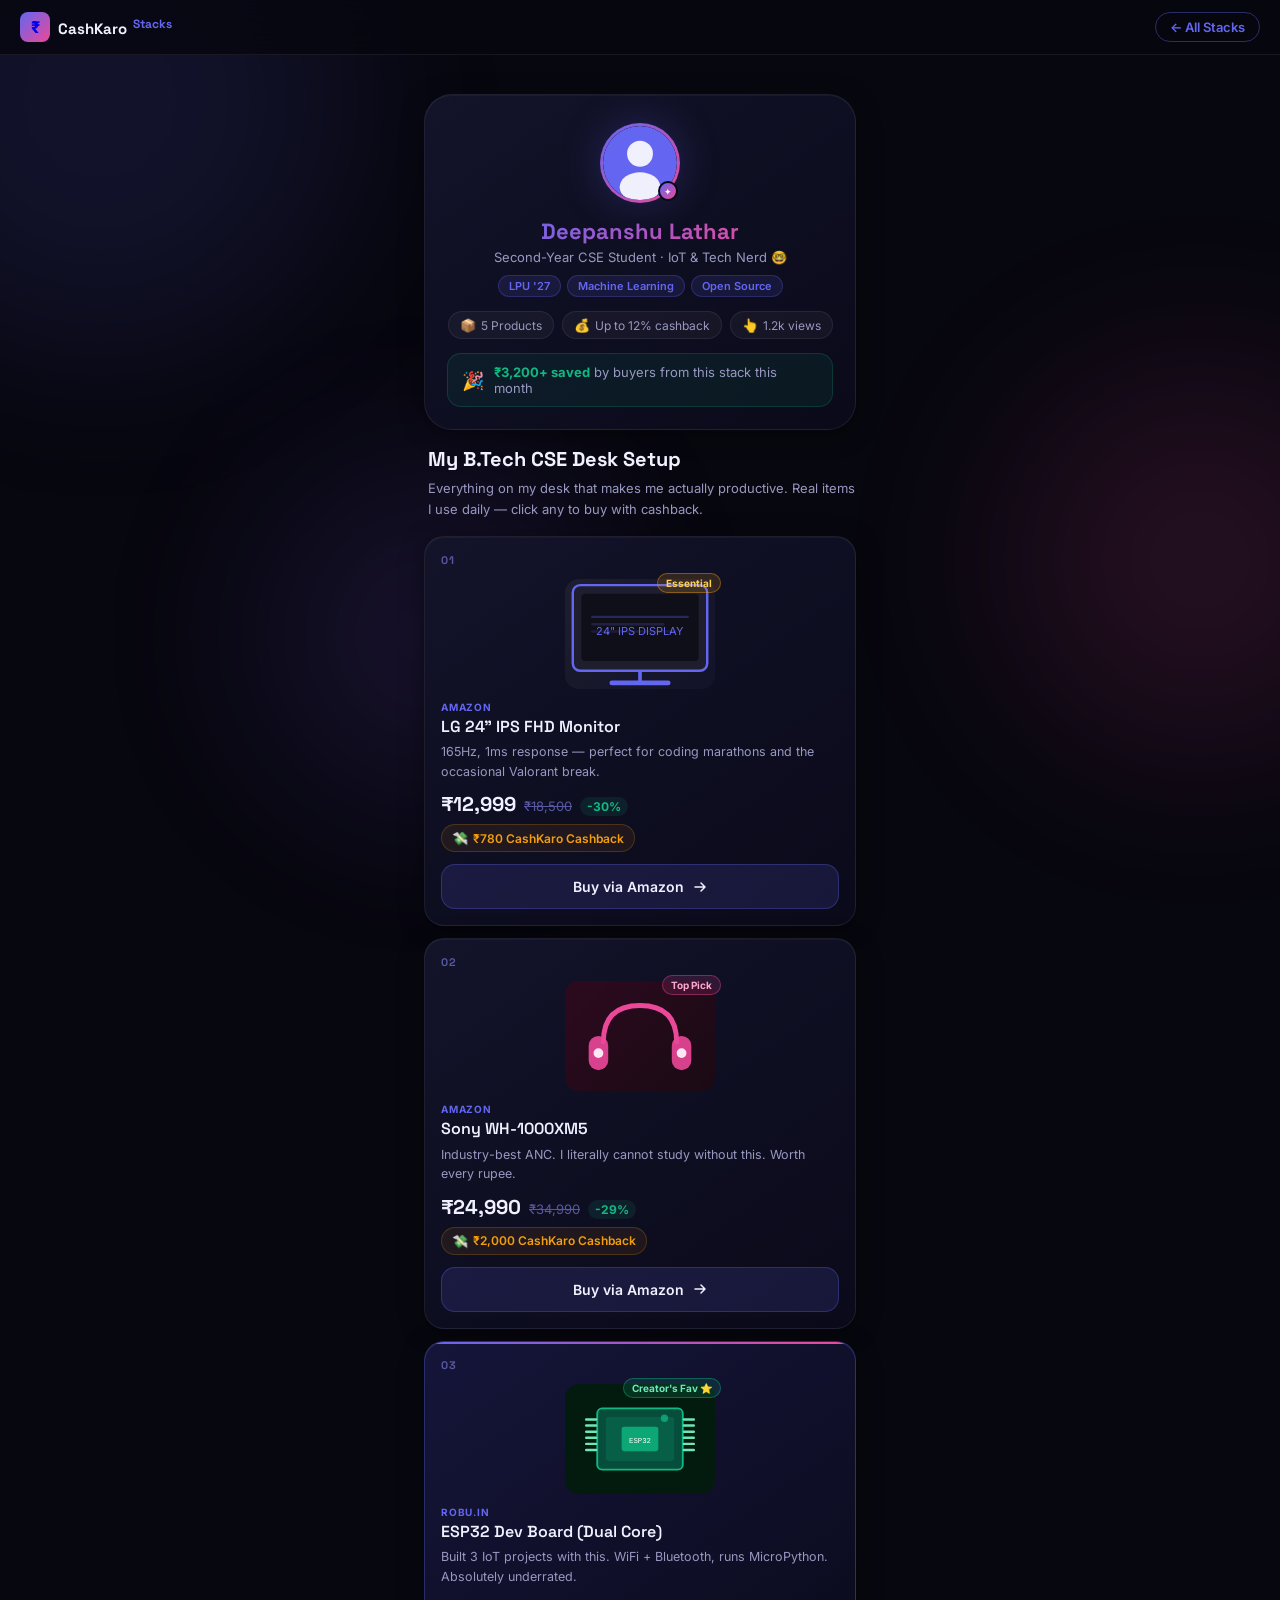
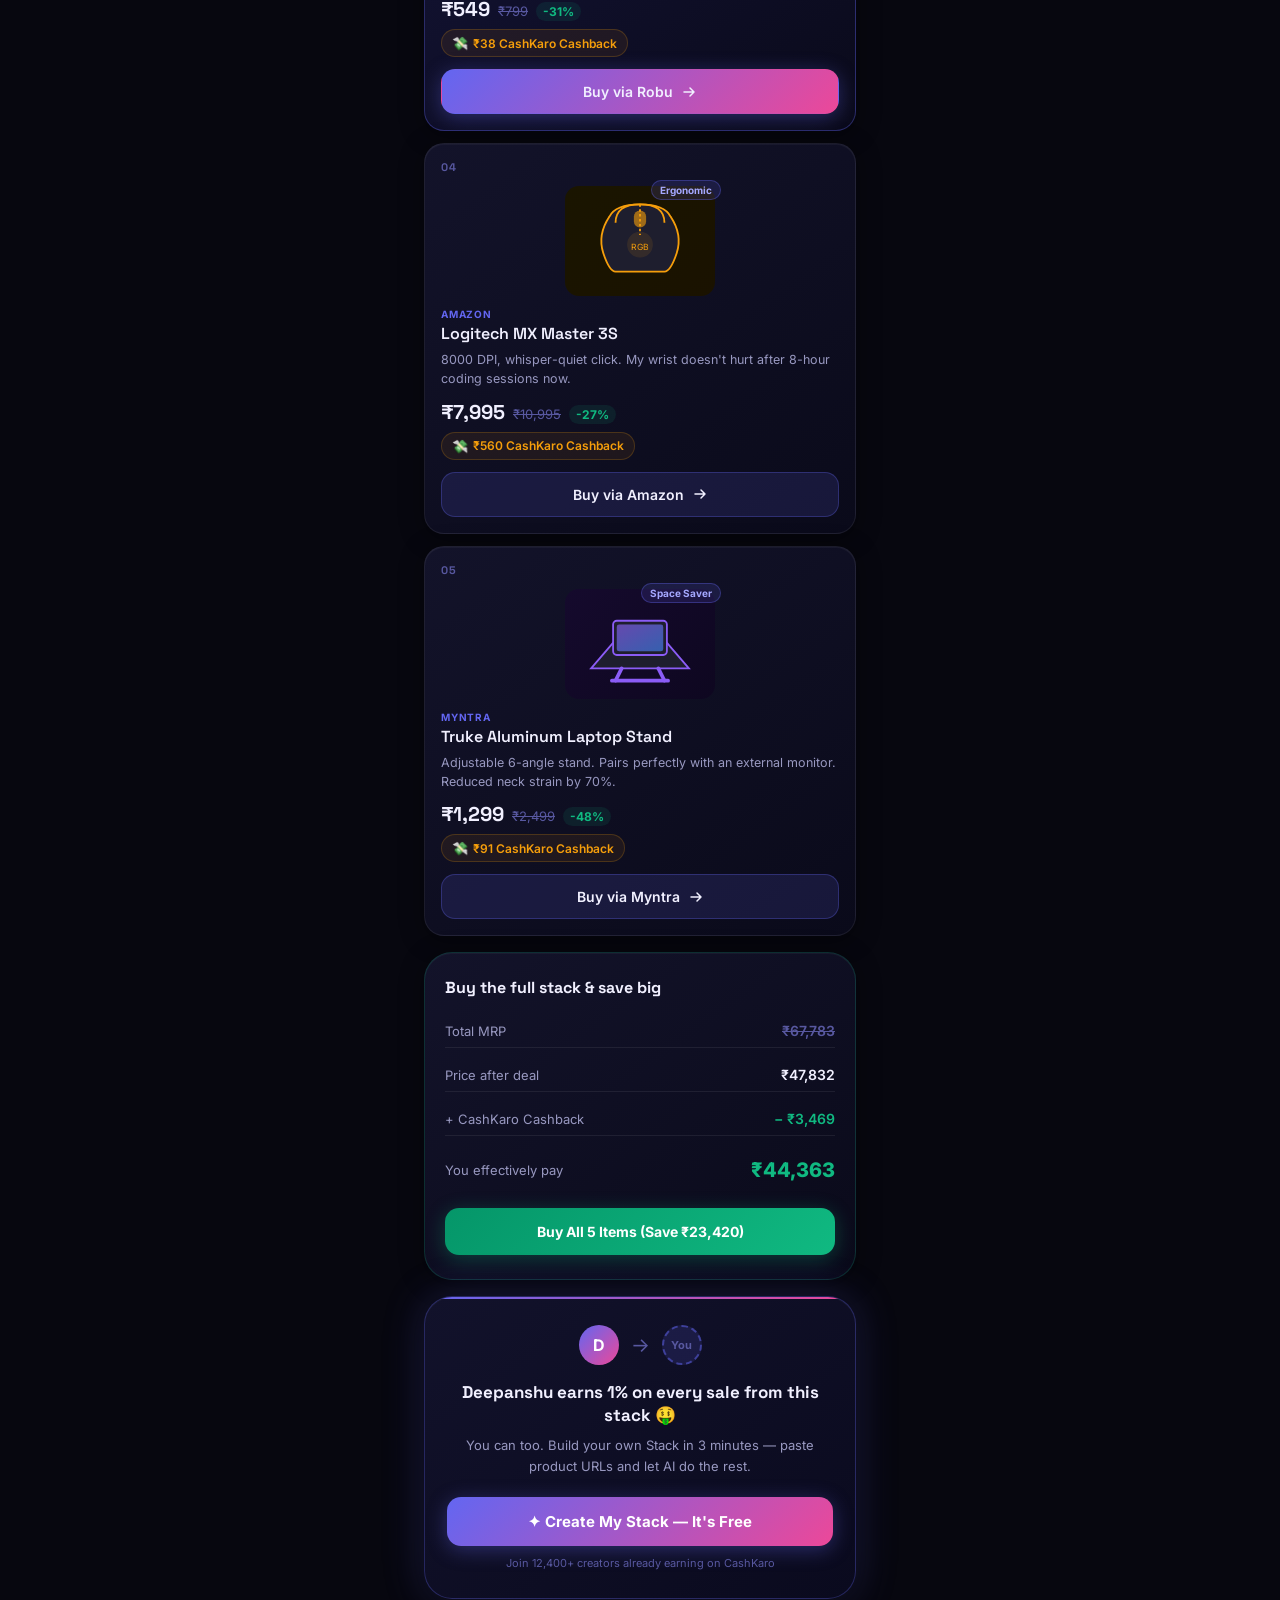
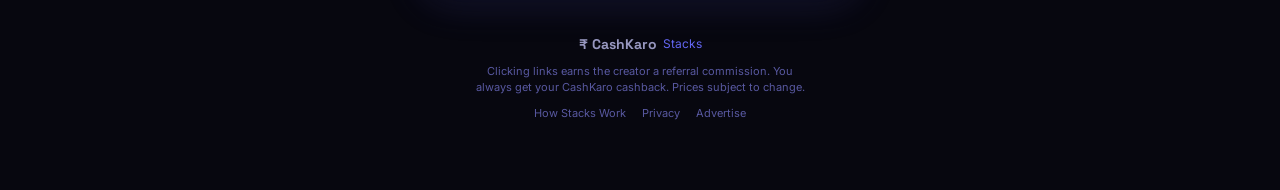
==== commit c299517a: "Fix: buy buttons open real links, create stack links to CashKaro register" ====
--- a/stack.html
+++ b/stack.html
@@ -123,7 +123,7 @@
             </div>
           </div>
         </div>
-        <a href="#" class="buy-btn" id="buy-monitor">
+        <a href="https://www.amazon.in/s?k=LG+24+inch+IPS+FHD+Monitor" target="_blank" rel="noopener" class="buy-btn" id="buy-monitor">
           <span>Buy via Amazon</span>
           <svg width="16" height="16" viewBox="0 0 16 16" fill="none"><path d="M3 8h10M9 4l4 4-4 4" stroke="currentColor" stroke-width="1.5" stroke-linecap="round" stroke-linejoin="round"/></svg>
         </a>
@@ -160,7 +160,7 @@
             </div>
           </div>
         </div>
-        <a href="#" class="buy-btn" id="buy-headphones">
+        <a href="https://www.amazon.in/s?k=Sony+WH-1000XM5" target="_blank" rel="noopener" class="buy-btn" id="buy-headphones">
           <span>Buy via Amazon</span>
           <svg width="16" height="16" viewBox="0 0 16 16" fill="none"><path d="M3 8h10M9 4l4 4-4 4" stroke="currentColor" stroke-width="1.5" stroke-linecap="round" stroke-linejoin="round"/></svg>
         </a>
@@ -216,7 +216,7 @@
             </div>
           </div>
         </div>
-        <a href="#" class="buy-btn featured-btn" id="buy-esp32">
+        <a href="https://robu.in/product/esp32-38-pin-devkit-v1-board/" target="_blank" rel="noopener" class="buy-btn featured-btn" id="buy-esp32">
           <span>Buy via Robu</span>
           <svg width="16" height="16" viewBox="0 0 16 16" fill="none"><path d="M3 8h10M9 4l4 4-4 4" stroke="currentColor" stroke-width="1.5" stroke-linecap="round" stroke-linejoin="round"/></svg>
         </a>
@@ -255,7 +255,7 @@
             </div>
           </div>
         </div>
-        <a href="#" class="buy-btn" id="buy-mouse">
+        <a href="https://www.amazon.in/s?k=Logitech+MX+Master+3S" target="_blank" rel="noopener" class="buy-btn" id="buy-mouse">
           <span>Buy via Amazon</span>
           <svg width="16" height="16" viewBox="0 0 16 16" fill="none"><path d="M3 8h10M9 4l4 4-4 4" stroke="currentColor" stroke-width="1.5" stroke-linecap="round" stroke-linejoin="round"/></svg>
         </a>
@@ -303,7 +303,7 @@
             </div>
           </div>
         </div>
-        <a href="#" class="buy-btn" id="buy-stand">
+        <a href="https://www.myntra.com/laptop-table" target="_blank" rel="noopener" class="buy-btn" id="buy-stand">
           <span>Buy via Myntra</span>
           <svg width="16" height="16" viewBox="0 0 16 16" fill="none"><path d="M3 8h10M9 4l4 4-4 4" stroke="currentColor" stroke-width="1.5" stroke-linecap="round" stroke-linejoin="round"/></svg>
         </a>
@@ -333,7 +333,7 @@
             <span class="savings-value big-green">₹44,363</span>
           </div>
         </div>
-        <a href="#" class="full-stack-btn" id="buy-all">
+        <a href="https://www.amazon.in/s?k=LG+monitor+Sony+headphones+Logitech+mouse" target="_blank" rel="noopener" class="full-stack-btn" id="buy-all">
           Buy All 5 Items (Save ₹23,420)
         </a>
       </div>
@@ -349,7 +349,7 @@
         </div>
         <h3 class="cta-title">Deepanshu earns 1% on every sale from this stack 🤑</h3>
         <p class="cta-body">You can too. Build your own Stack in 3 minutes — paste product URLs and let AI do the rest.</p>
-        <a href="#" class="cta-btn" id="create-stack-btn">
+        <a href="https://cashkaro.com/register" target="_blank" rel="noopener" class="cta-btn" id="create-stack-btn">
           ✦ Create My Stack — It's Free
         </a>
         <p class="cta-footnote">Join 12,400+ creators already earning on CashKaro</p>
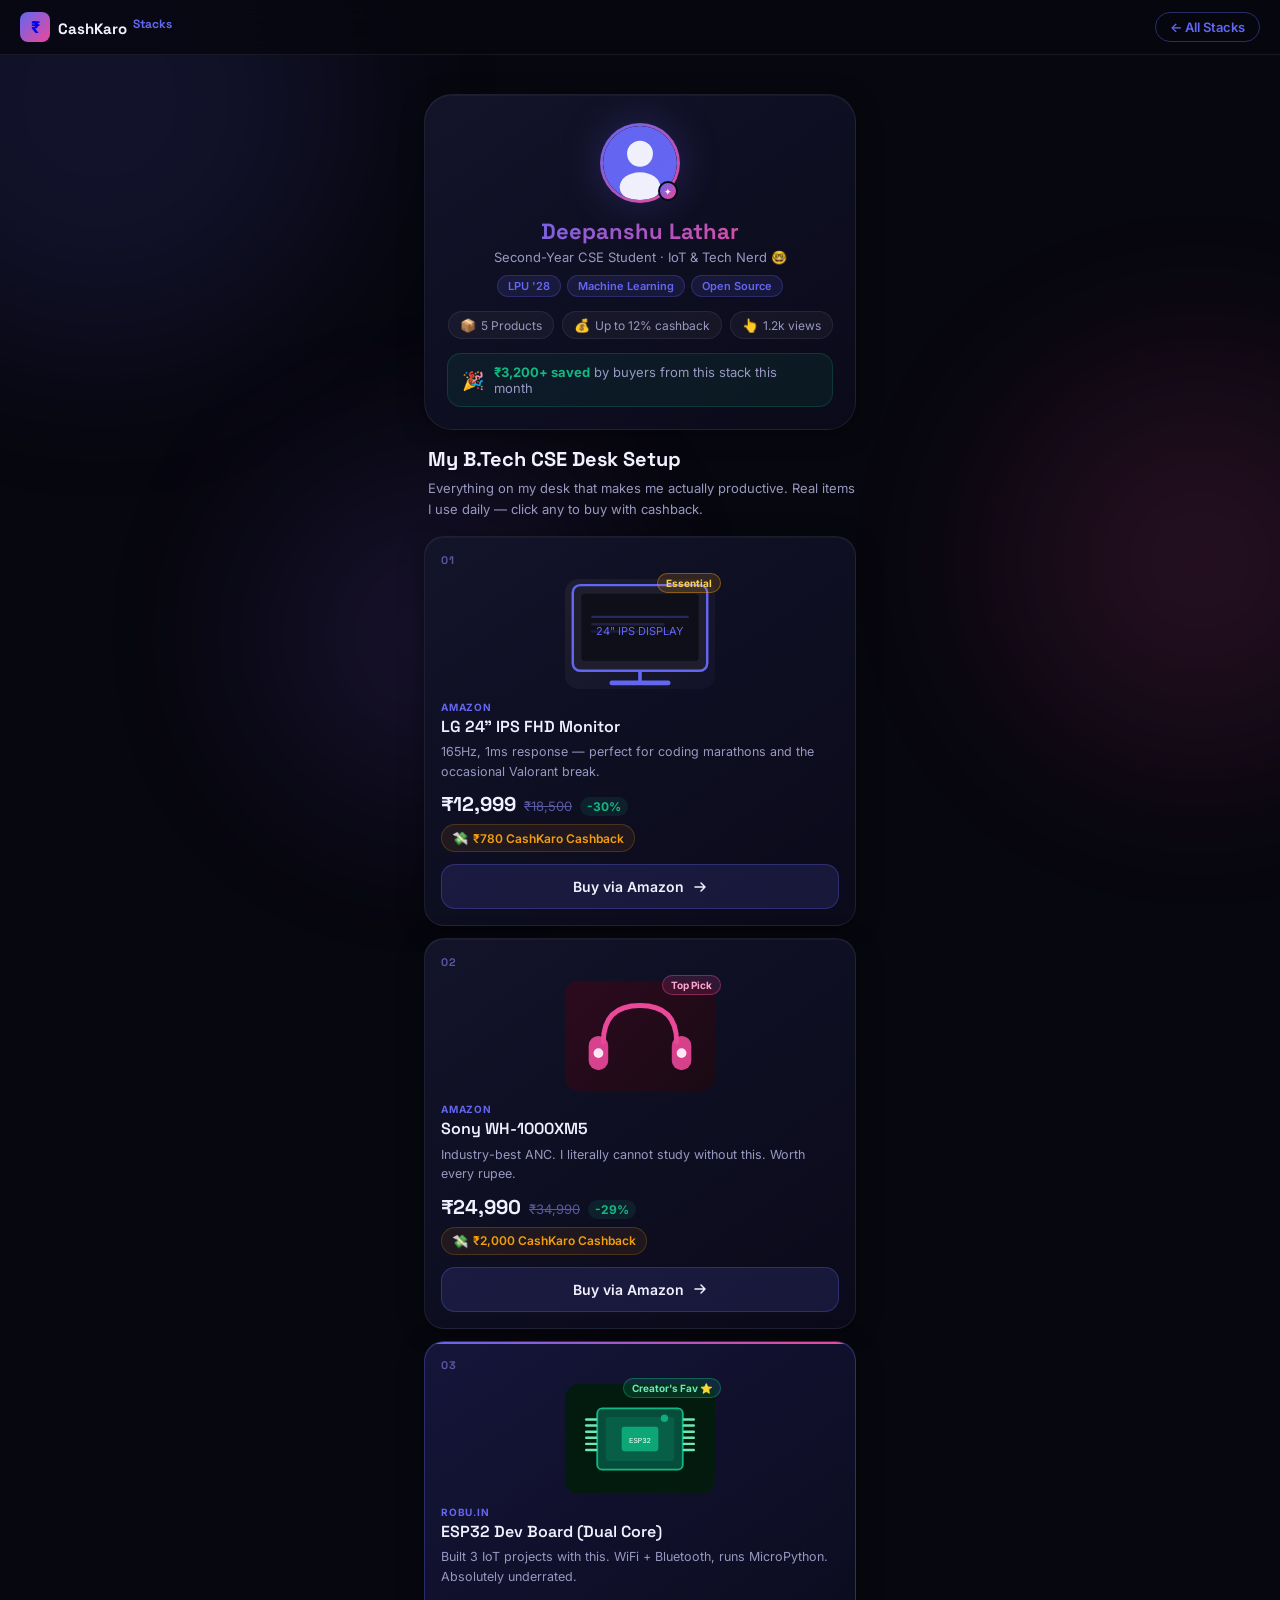
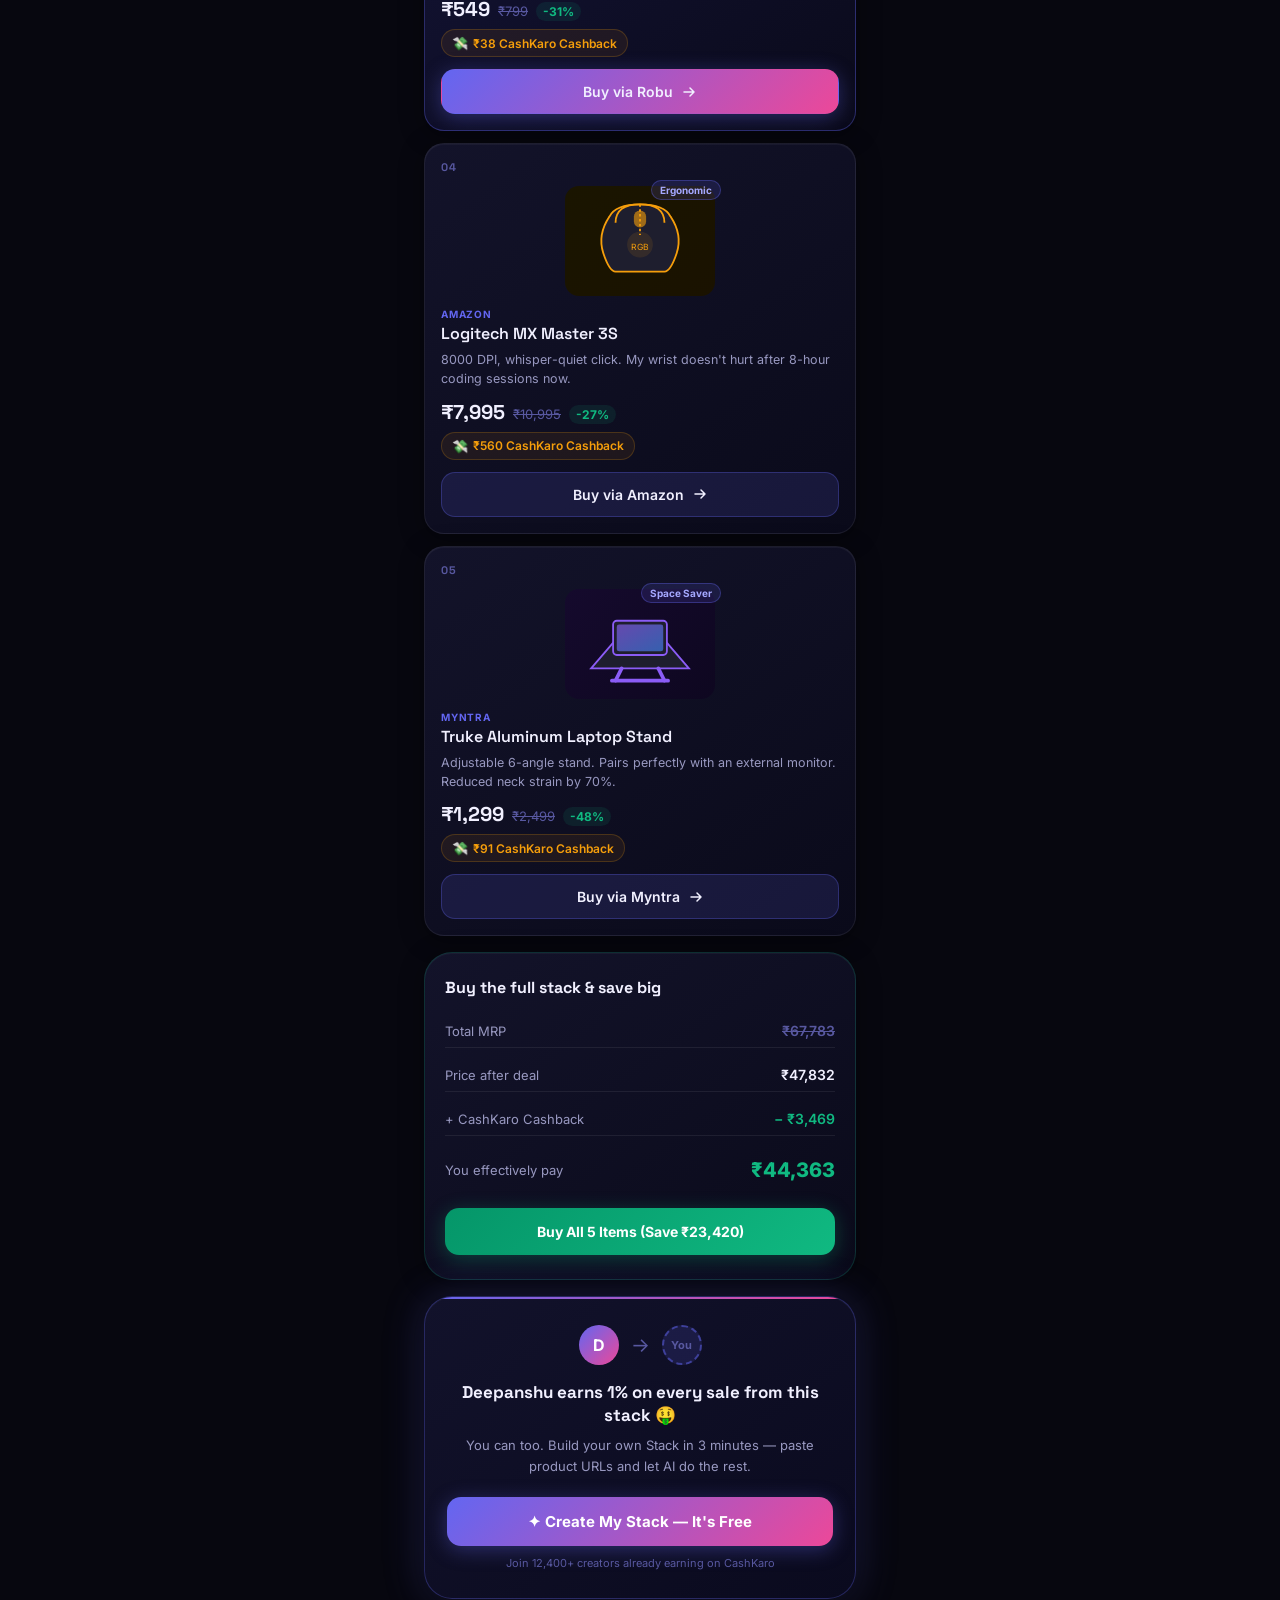
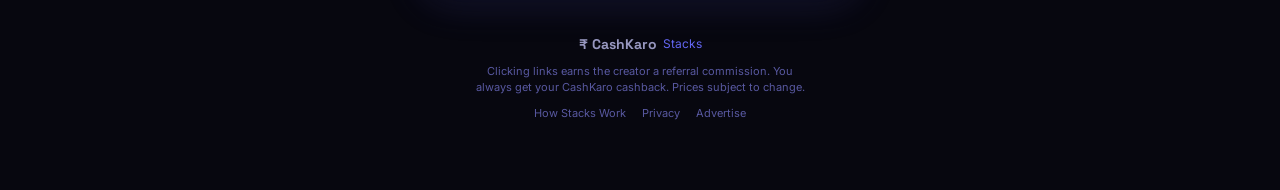
==== commit eb9ace82: "Fix: change LPU '27 to '28 and fix CashKaro signup link" ====
--- a/stack.html
+++ b/stack.html
@@ -51,7 +51,7 @@
         <h1 class="creator-name">Deepanshu Lathar</h1>
         <p class="creator-title">Second-Year CSE Student · IoT & Tech Nerd 🤓</p>
         <div class="creator-tags">
-          <span class="tag">LPU '27</span>
+          <span class="tag">LPU '28</span>
           <span class="tag">Machine Learning</span>
           <span class="tag">Open Source</span>
         </div>
@@ -349,7 +349,7 @@
         </div>
         <h3 class="cta-title">Deepanshu earns 1% on every sale from this stack 🤑</h3>
         <p class="cta-body">You can too. Build your own Stack in 3 minutes — paste product URLs and let AI do the rest.</p>
-        <a href="https://cashkaro.com/register" target="_blank" rel="noopener" class="cta-btn" id="create-stack-btn">
+        <a href="https://cashkaro.com/join" target="_blank" rel="noopener" class="cta-btn" id="create-stack-btn">
           ✦ Create My Stack — It's Free
         </a>
         <p class="cta-footnote">Join 12,400+ creators already earning on CashKaro</p>
